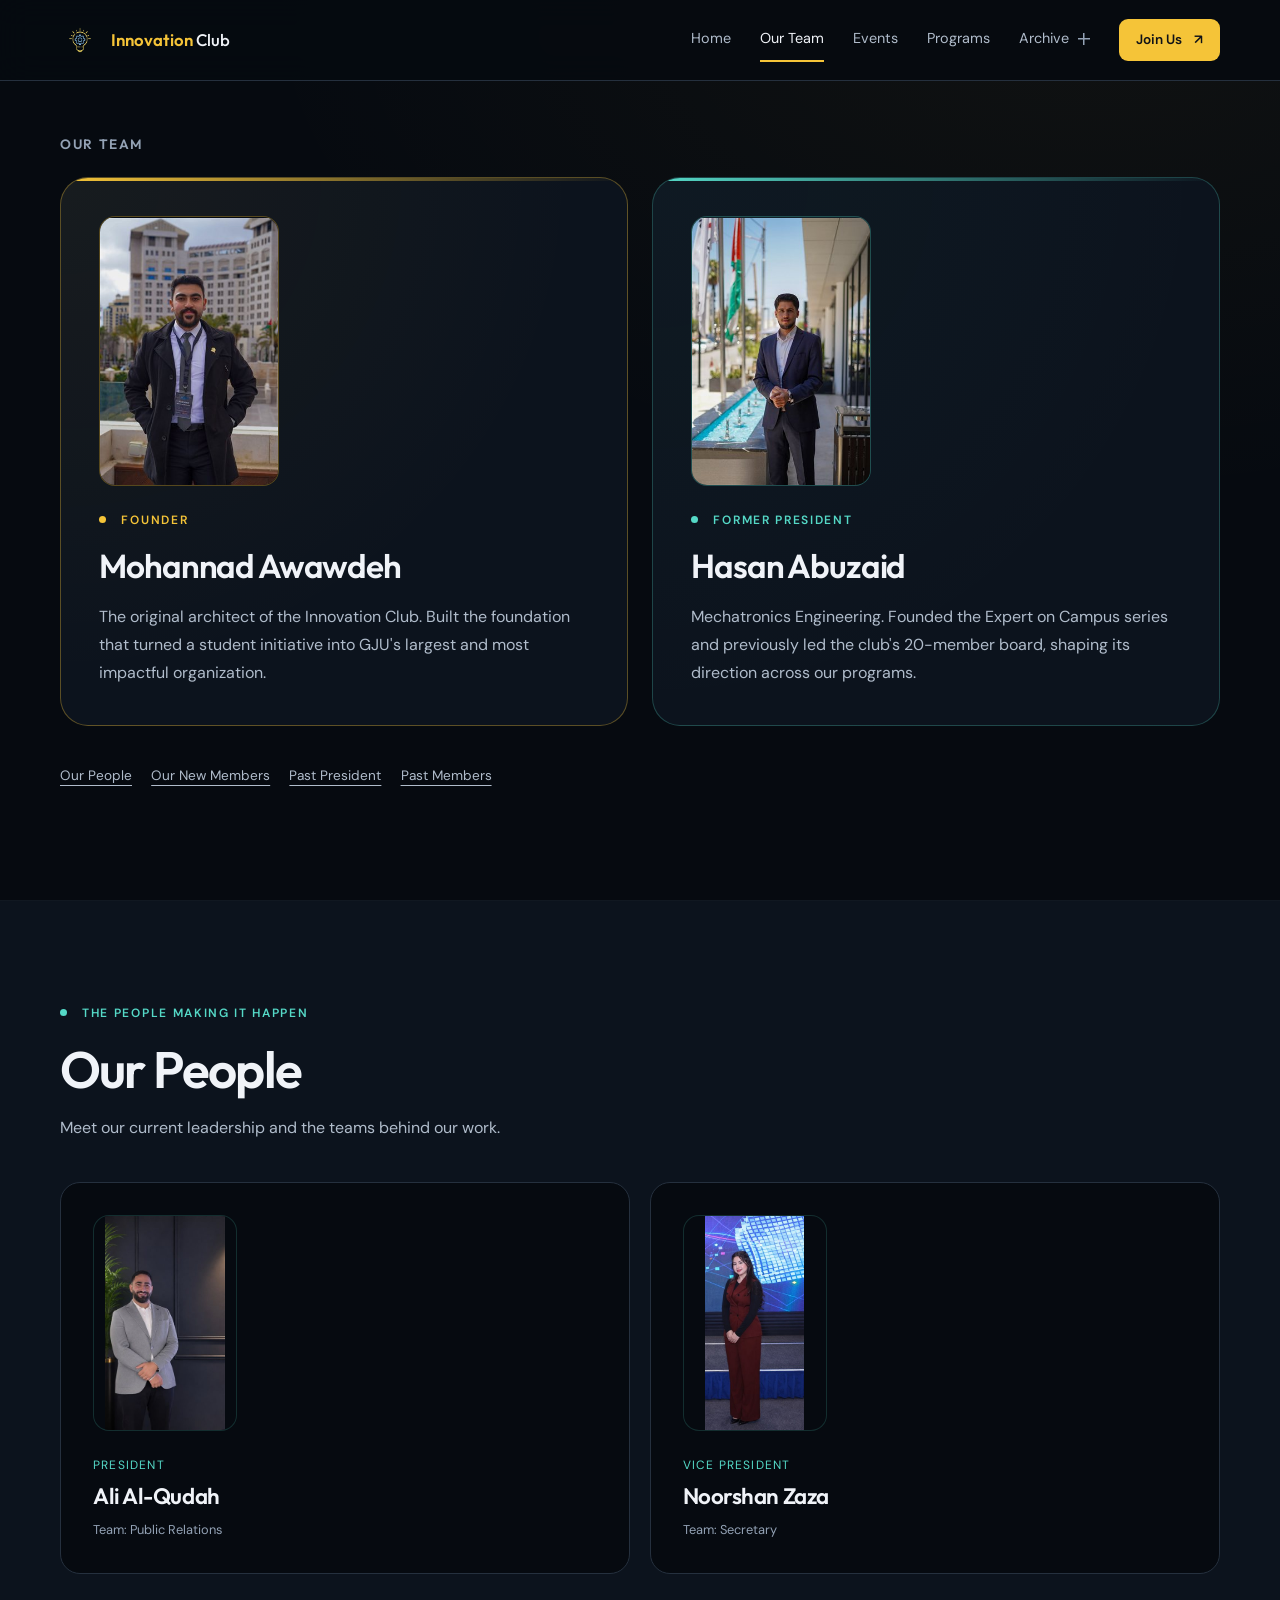
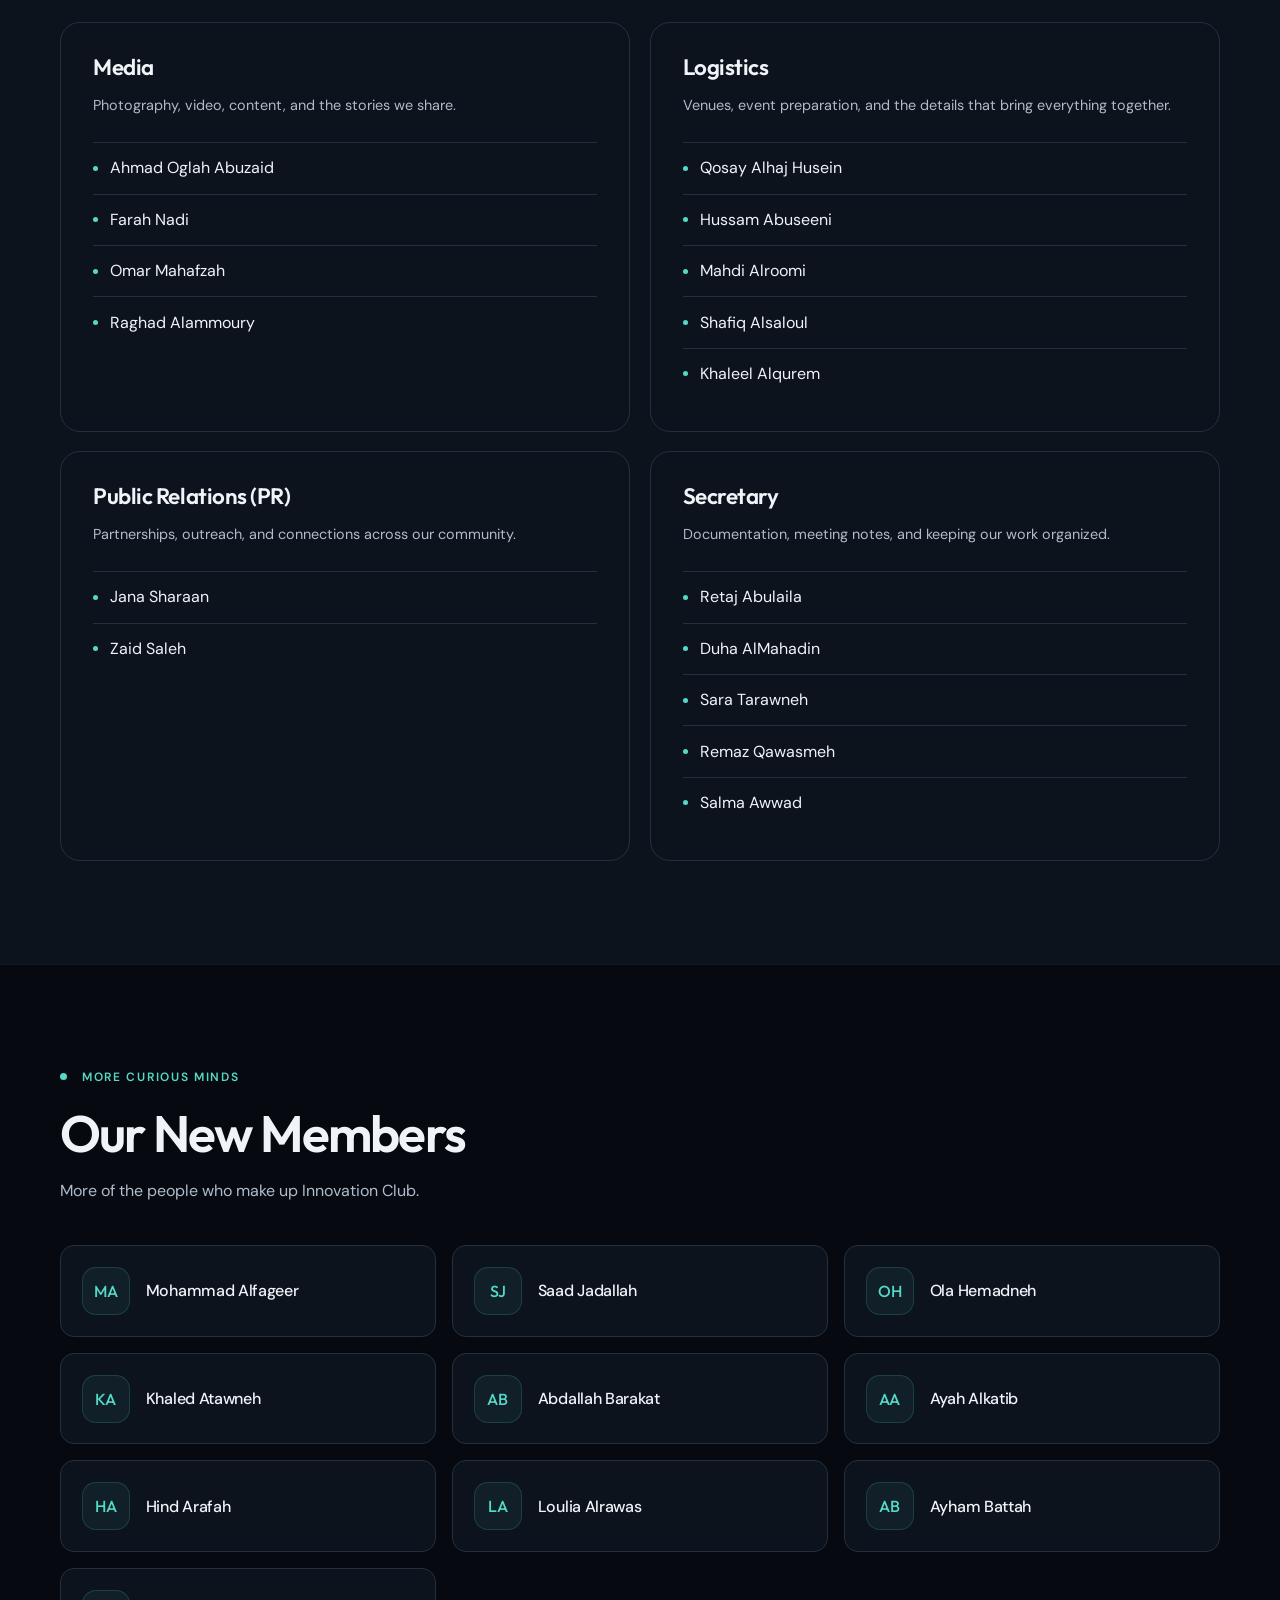
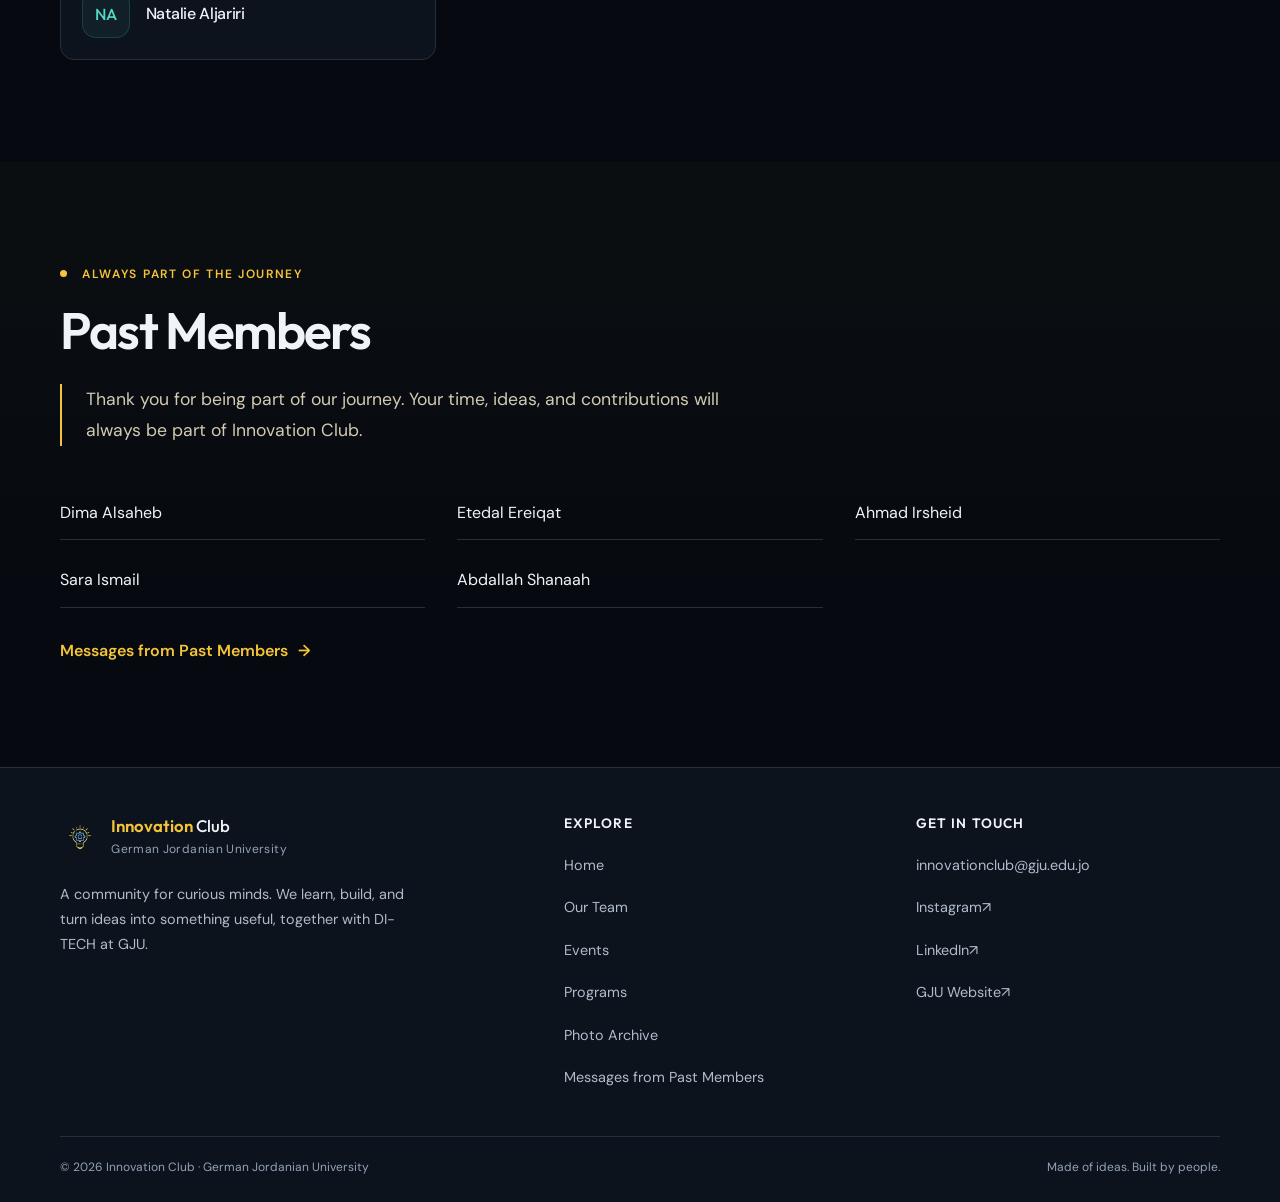
==== team/index.html @ f51af1b6 "Use clean directory URLs with legacy HTML redirects" ====
<!DOCTYPE html>
<html lang="en">
  <head>
    <meta charset="UTF-8">
    <meta name="viewport" content="width=device-width, initial-scale=1">
    <title>
      Our Team · Innovation Club · GJU
    </title>
    <meta name="description" content="Meet the Founder, current leadership, teams, new members, Past President, and past members of Innovation Club at GJU.">
    <meta name="theme-color" content="#060a10">
    <link rel="canonical" href="https://innovationclub.online/team/">
    <meta property="og:type" content="website">
    <meta property="og:site_name" content="Innovation Club · GJU">
    <meta property="og:title" content="Our Team · Innovation Club">
    <meta property="og:description" content="Meet the Founder, current leadership, teams, new members, Past President, and past members of Innovation Club at GJU.">
    <meta property="og:url" content="https://innovationclub.online/team/">
    <meta property="og:image" content="https://innovationclub.online/assets/images/brand/logo.png">
    <meta property="og:image:alt" content="Innovation Club logo">
    <meta name="twitter:card" content="summary_large_image">
    <link rel="icon" href="/assets/icons/favicon.svg" type="image/svg+xml">
    <link rel="icon" href="/assets/images/brand/logo.png" type="image/png">
    <link rel="preconnect" href="https://fonts.googleapis.com">
    <link rel="preconnect" href="https://fonts.gstatic.com" crossorigin>
    <link href="https://fonts.googleapis.com/css2?family=Outfit:wght@400;500;600;700;800&amp;family=DM+Sans:wght@400;500;600&amp;display=swap" rel="stylesheet">
    <link rel="stylesheet" href="/css/styles.css?v=featured-leadership-2">
    <script src="/js/main.js" defer>
    </script>
  </head>
  <body>
    <a class="skip-link" href="#main-content">
      Skip to content
    </a>
    <header class="site-header">
      <nav class="nav-shell container" aria-label="Main navigation">
        <a class="brand" href="/">
          <img src="/assets/images/brand/logo.png" alt="" width="40" height="40">
          <span>
            <strong>
              Innovation
            </strong>
            Club
          </span>
        </a>
        <button class="nav-toggle" type="button" aria-label="Open navigation" aria-expanded="false" aria-controls="primary-navigation" hidden>
          <span>
          </span>
          <span>
          </span>
        </button>
        <ul class="nav-links" id="primary-navigation">
          <li>
            <a href="/">
              Home
            </a>
          </li>
          <li>
            <a href="/team/" aria-current="page">
              Our Team
            </a>
          </li>
          <li>
            <a href="/events/">
              Events
            </a>
          </li>
          <li>
            <a href="/programs/">
              Programs
            </a>
          </li>
          <li class="nav-archive-item">
            <details class="nav-archive">
              <summary aria-controls="archive-menu">Archive</summary>
              <ul class="archive-menu" id="archive-menu">
                <li><a href="/archive/">Photo Archive</a></li>
                <li><a href="/past-members-messages/">Messages from Past Members</a></li>
              </ul>
            </details>
          </li>
          <li>
            <a class="button button-primary" href="/#join">
              Join Us
              <span aria-hidden="true">
                ↗
              </span>
            </a>
          </li>
        </ul>
      </nav>
    </header>
    <main id="main-content" tabindex="-1">
      <section class="section founder-section" id="founder" aria-labelledby="team-title">
        <div class="container">
          <h1 class="team-page-heading" id="team-title">
            Our Team
          </h1>
          <div class="featured-leadership-grid">
            <article class="featured-person reveal" aria-labelledby="founder-name" data-member-id="mohannad-awawdeh" data-member-name="Mohannad Awawdeh" data-membership="founder">
              <div class="person-avatar person-avatar-large profile-portrait" data-profile-photo="mohannad-awawdeh" aria-hidden="true">
                <img src="/assets/images/leadership/optimized/mohannad-awawdeh-320.jpg" srcset="/assets/images/leadership/optimized/mohannad-awawdeh-320.jpg 320w, /assets/images/leadership/optimized/mohannad-awawdeh-640.jpg 640w" sizes="(min-width: 1024px) 180px, 144px" width="640" height="959" alt="" loading="eager" decoding="async">
              </div>
              <div>
                <span class="eyebrow">
                  Founder
                </span>
                <h2 id="founder-name">
                  Mohannad Awawdeh
                </h2>
                <p>
                  The original architect of the Innovation Club. Built the foundation that turned a student initiative into GJU's largest and most impactful organization.
                </p>
              </div>
            </article>
            <article class="featured-person past-president reveal" id="past-president" aria-labelledby="past-president-name" data-member-id="hasan-abuzaid" data-member-name="Hasan Abuzaid" data-membership="past-president">
              <div class="person-avatar person-avatar-large profile-portrait" data-profile-photo="hasan-abuzaid" aria-hidden="true">
                <img src="/assets/images/leadership/optimized/hasan-abuzaid-320.jpg" srcset="/assets/images/leadership/optimized/hasan-abuzaid-320.jpg 320w, /assets/images/leadership/optimized/hasan-abuzaid-640.jpg 640w" sizes="(min-width: 1024px) 180px, 144px" width="640" height="959" alt="" loading="eager" decoding="async">
              </div>
              <div>
                <span class="eyebrow">
                  Former President
                </span>
                <h2 class="featured-person-name" id="past-president-name">
                  Hasan Abuzaid
                </h2>
                <p>
                  Mechatronics Engineering. Founded the Expert on Campus series and previously led the club's 20-member board, shaping its direction across our programs.
                </p>
              </div>
            </article>
          </div>
          <nav class="team-section-nav" aria-label="On this page">
            <a href="#our-people">
              Our People
            </a>
            <a href="#new-members">
              Our New Members
            </a>
            <a href="#past-president">
              Past President
            </a>
            <a href="#past-members">
              Past Members
            </a>
          </nav>
        </div>
      </section>
      <section class="section section-alt" id="our-people" aria-labelledby="people-title">
        <div class="container">
          <div class="section-head">
            <div>
              <span class="eyebrow">
                The people making it happen
              </span>
              <h2 id="people-title">
                Our People
              </h2>
              <p>
                Meet our current leadership and the teams behind our work.
              </p>
            </div>
          </div>
          <div class="leadership-grid">
            <article class="leader-card reveal" data-member-id="ali-al-qudah" data-member-name="Ali Al-Qudah" data-membership="current">
              <div class="person-avatar profile-portrait" data-profile-photo="ali-al-qudah" aria-hidden="true">
                <img src="/assets/images/leadership/optimized/ali-al-qudah-320.jpg" srcset="/assets/images/leadership/optimized/ali-al-qudah-320.jpg 320w, /assets/images/leadership/optimized/ali-al-qudah-640.jpg 640w" sizes="(max-width: 760px) 128px, 144px" width="640" height="1138" alt="" loading="lazy" decoding="async">
              </div>
              <p class="person-role">
                President
              </p>
              <h3>
                Ali Al-Qudah
              </h3>
              <p class="person-team">
                Team: Public Relations
              </p>
            </article>
            <article class="leader-card reveal" data-member-id="noorshan-zaza" data-member-name="Noorshan Zaza" data-membership="current">
              <div class="person-avatar profile-portrait" data-profile-photo="noorshan-zaza" aria-hidden="true">
                <img src="/assets/images/leadership/optimized/noorshan-zaza-320.jpg" srcset="/assets/images/leadership/optimized/noorshan-zaza-320.jpg 320w, /assets/images/leadership/optimized/noorshan-zaza-640.jpg 640w" sizes="(max-width: 760px) 128px, 144px" width="640" height="1384" alt="" loading="lazy" decoding="async">
              </div>
              <p class="person-role">
                Vice President
              </p>
              <h3>
                Noorshan Zaza
              </h3>
              <p class="person-team">
                Team: Secretary
              </p>
            </article>
          </div>
          <div class="teams-grid">
            <article class="team-card reveal">
              <h3>
                Media
              </h3>
              <p>
                Photography, video, content, and the stories we share.
              </p>
              <ul class="member-list">
                <li data-member-id="ahmad-oglah-abuzaid" data-member-name="Ahmad Oglah Abuzaid" data-membership="current">
                  Ahmad Oglah Abuzaid
                </li>
                <li data-member-id="farah-nadi" data-member-name="Farah Nadi" data-membership="current">
                  Farah Nadi
                </li>
                <li data-member-id="omar-mahafzah" data-member-name="Omar Mahafzah" data-membership="current">
                  Omar Mahafzah
                </li>
                <li data-member-id="raghad-alammoury" data-member-name="Raghad Alammoury" data-membership="current">
                  Raghad Alammoury
                </li>
              </ul>
            </article>
            <article class="team-card reveal">
              <h3>
                Logistics
              </h3>
              <p>
                Venues, event preparation, and the details that bring everything together.
              </p>
              <ul class="member-list">
                <li data-member-id="qosay-alhaj-husein" data-member-name="Qosay Alhaj Husein" data-membership="current">
                  Qosay Alhaj Husein
                </li>
                <li data-member-id="hussam-abuseeni" data-member-name="Hussam Abuseeni" data-membership="current">
                  Hussam Abuseeni
                </li>
                <li data-member-id="mahdi-alroomi" data-member-name="Mahdi Alroomi" data-membership="current">
                  Mahdi Alroomi
                </li>
                <li data-member-id="shafiq-alsaloul" data-member-name="Shafiq Alsaloul" data-membership="current">
                  Shafiq Alsaloul
                </li>
                <li data-member-id="khaleel-alqurem" data-member-name="Khaleel Alqurem" data-membership="current">
                  Khaleel Alqurem
                </li>
              </ul>
            </article>
            <article class="team-card reveal">
              <h3>
                Public Relations (PR)
              </h3>
              <p>
                Partnerships, outreach, and connections across our community.
              </p>
              <ul class="member-list">
                <li data-member-id="jana-sharaan" data-member-name="Jana Sharaan" data-membership="current">
                  Jana Sharaan
                </li>
                <li data-member-id="zaid-saleh" data-member-name="Zaid Saleh" data-membership="current">
                  Zaid Saleh
                </li>
              </ul>
            </article>
            <article class="team-card reveal">
              <h3>
                Secretary
              </h3>
              <p>
                Documentation, meeting notes, and keeping our work organized.
              </p>
              <ul class="member-list">
                <li data-member-id="retaj-abulaila" data-member-name="Retaj Abulaila" data-membership="current">
                  Retaj Abulaila
                </li>
                <li data-member-id="duha-almahadin" data-member-name="Duha AlMahadin" data-membership="current">
                  Duha AlMahadin
                </li>
                <li data-member-id="sara-tarawneh" data-member-name="Sara Tarawneh" data-membership="current">
                  Sara Tarawneh
                </li>
                <li data-member-id="remaz-qawasmeh" data-member-name="Remaz Qawasmeh" data-membership="current">
                  Remaz Qawasmeh
                </li>
                <li data-member-id="salma-awwad" data-member-name="Salma Awwad" data-membership="current">
                  Salma Awwad
                </li>
              </ul>
            </article>
          </div>
        </div>
      </section>
      <section class="section" id="new-members" aria-labelledby="new-members-title">
        <div class="container">
          <div class="section-head">
            <div>
              <span class="eyebrow">
                More curious minds
              </span>
              <h2 id="new-members-title">
                Our New Members
              </h2>
              <p>
                More of the people who make up Innovation Club.
              </p>
            </div>
          </div>
          <ul class="people-grid">
            <li class="member-card reveal" data-member-id="mohammad-alfageer" data-member-name="Mohammad Alfageer" data-membership="new">
              <div class="person-avatar" aria-hidden="true">
                MA
              </div>
              <h3>
                Mohammad Alfageer
              </h3>
            </li>
            <li class="member-card reveal" data-member-id="saad-jadallah" data-member-name="Saad Jadallah" data-membership="new">
              <div class="person-avatar" aria-hidden="true">
                SJ
              </div>
              <h3>
                Saad Jadallah
              </h3>
            </li>
            <li class="member-card reveal" data-member-id="ola-hemadneh" data-member-name="Ola Hemadneh" data-membership="new">
              <div class="person-avatar" aria-hidden="true">
                OH
              </div>
              <h3>
                Ola Hemadneh
              </h3>
            </li>
            <li class="member-card reveal" data-member-id="khaled-atawneh" data-member-name="Khaled Atawneh" data-membership="new">
              <div class="person-avatar" aria-hidden="true">
                KA
              </div>
              <h3>
                Khaled Atawneh
              </h3>
            </li>
            <li class="member-card reveal" data-member-id="abdallah-barakat" data-member-name="Abdallah Barakat" data-membership="new">
              <div class="person-avatar" aria-hidden="true">
                AB
              </div>
              <h3>
                Abdallah Barakat
              </h3>
            </li>
            <li class="member-card reveal" data-member-id="ayah-alkatib" data-member-name="Ayah Alkatib" data-membership="new">
              <div class="person-avatar" aria-hidden="true">
                AA
              </div>
              <h3>
                Ayah Alkatib
              </h3>
            </li>
            <li class="member-card reveal" data-member-id="hind-arafah" data-member-name="Hind Arafah" data-membership="new">
              <div class="person-avatar" aria-hidden="true">
                HA
              </div>
              <h3>
                Hind Arafah
              </h3>
            </li>
            <li class="member-card reveal" data-member-id="loulia-alrawas" data-member-name="Loulia Alrawas" data-membership="new">
              <div class="person-avatar" aria-hidden="true">
                LA
              </div>
              <h3>
                Loulia Alrawas
              </h3>
            </li>
            <li class="member-card reveal" data-member-id="ayham-battah" data-member-name="Ayham Battah" data-membership="new">
              <div class="person-avatar" aria-hidden="true">
                AB
              </div>
              <h3>
                Ayham Battah
              </h3>
            </li>
            <li class="member-card reveal" data-member-id="natalie-aljariri" data-member-name="Natalie Aljariri" data-membership="new">
              <div class="person-avatar" aria-hidden="true">
                NA
              </div>
              <h3>
                Natalie Aljariri
              </h3>
            </li>
          </ul>
        </div>
      </section>
      <section class="section past-members-section" id="past-members" aria-labelledby="past-members-title">
        <div class="container">
          <span class="eyebrow amber">
            Always part of the journey
          </span>
          <h2 id="past-members-title">
            Past Members
          </h2>
          <p class="thank-you">
            Thank you for being part of our journey. Your time, ideas, and contributions will always be part of Innovation Club.
          </p>
          <ul class="past-list">
            <li data-member-id="dima-alsaheb" data-member-name="Dima Alsaheb" data-membership="past">
              Dima Alsaheb
            </li>
            <li data-member-id="etedal-ereiqat" data-member-name="Etedal Ereiqat" data-membership="past">
              Etedal Ereiqat
            </li>
            <li data-member-id="ahmad-irsheid" data-member-name="Ahmad Irsheid" data-membership="past">
              Ahmad Irsheid
            </li>
            <li data-member-id="sara-ismail" data-member-name="Sara Ismail" data-membership="past">
              Sara Ismail
            </li>
            <li data-member-id="abdallah-shanaah" data-member-name="Abdallah Shanaah" data-membership="past">
              Abdallah Shanaah
            </li>
          </ul>
          <p class="past-members-link"><a class="text-link" href="/past-members-messages/">Messages from Past Members <span aria-hidden="true">→</span></a></p>
        </div>
      </section>
    </main>
    <footer class="site-footer">
      <div class="container">
        <div class="footer-grid">
          <div class="footer-brand">
            <a class="brand" href="/">
              <img src="/assets/images/brand/logo.png" alt="" width="40" height="40">
              <span>
                <strong>
                  Innovation
                </strong>
                Club
                <small>
                  German Jordanian University
                </small>
              </span>
            </a>
            <p>
              A community for curious minds. We learn, build, and turn ideas into something useful, together with DI-TECH at GJU.
            </p>
          </div>
          <div>
            <h2>
              Explore
            </h2>
            <ul>
              <li>
                <a href="/">
                  Home
                </a>
              </li>
              <li>
                <a href="/team/">
                  Our Team
                </a>
              </li>
              <li>
                <a href="/events/">
                  Events
                </a>
              </li>
              <li>
                <a href="/programs/">
                  Programs
                </a>
              </li>
              <li><a href="/archive/">Photo Archive</a></li>
              <li><a href="/past-members-messages/">Messages from Past Members</a></li>
            </ul>
          </div>
          <div>
            <h2>
              Get in touch
            </h2>
            <ul>
              <li>
                <a href="mailto:innovationclub@gju.edu.jo">
                  innovationclub@gju.edu.jo
                </a>
              </li>
              <li>
                <a href="https://www.instagram.com/innovationclub.gju/" target="_blank" rel="noopener noreferrer">
                  Instagram
                  <span aria-hidden="true">
                    ↗
                  </span>
                  <span class="sr-only">
                    (opens in a new tab)
                  </span>
                </a>
              </li>
              <li>
                <a href="https://www.linkedin.com/company/innovation-club-gju/" target="_blank" rel="noopener noreferrer">
                  LinkedIn
                  <span aria-hidden="true">
                    ↗
                  </span>
                  <span class="sr-only">
                    (opens in a new tab)
                  </span>
                </a>
              </li>
              <li>
                <a href="https://www.gju.edu.jo" target="_blank" rel="noopener noreferrer">
                  GJU Website
                  <span aria-hidden="true">
                    ↗
                  </span>
                  <span class="sr-only">
                    (opens in a new tab)
                  </span>
                </a>
              </li>
            </ul>
          </div>
        </div>
        <div class="footer-bar">
          <span>
            © 2026 Innovation Club · German Jordanian University
          </span>
          <span>
            Made of ideas. Built by people.
          </span>
        </div>
      </div>
    </footer>
  </body>
</html>
---- css/styles.css ----
/* Innovation Club: shared styles for the six static pages. */
:root {
  color-scheme: dark;
  --bg: #060a10;
  --surface: #0c131d;
  --surface-raised: #111d29;
  --text: #f0f3f8;
  --body: #b0bccb;
  --muted: #93a2b5;
  --amber: #f5c438;
  --teal: #55d9c7;
  --border: #25303e;
  --radius: 20px;
  --space-section: clamp(4rem, 8vw, 7rem);
}
*, *::before, *::after { box-sizing: border-box; }
html { scroll-behavior: smooth; scroll-padding-top: 6rem; }
body { margin: 0; background: var(--bg); color: var(--body); font: 400 1rem/1.75 'DM Sans', sans-serif; }
body::before { content: ''; position: absolute; inset: 0 0 auto; height: 650px; pointer-events: none; background: radial-gradient(ellipse at 85% 0, #f5c4380b, transparent 55%); z-index: -1; }
h1, h2, h3, h4, p, figure { margin: 0; }
h1, h2, h3, h4 { color: var(--text); font-family: 'Outfit', sans-serif; line-height: 1.15; font-weight: 600; }
h1 { font-size: clamp(2.8rem, 6.5vw, 5.8rem); letter-spacing: -.045em; }
h2 { font-size: clamp(2rem, 4vw, 3.3rem); letter-spacing: -.035em; }
h3 { font-size: 1.4rem; letter-spacing: -.02em; }
a { color: inherit; text-decoration: none; }
button { font: inherit; }
button, summary { cursor: pointer; }
img { display: block; max-width: 100%; height: auto; }
ul { padding: 0; margin: 0; list-style: none; }
::selection { background: var(--amber); color: var(--bg); }
:focus-visible { outline: 3px solid var(--teal); outline-offset: 5px; border-radius: 4px; }
[hidden] { display: none !important; }
.container { width: min(100% - 3rem, 1160px); margin-inline: auto; }
.section { padding-block: var(--space-section); }
.section-alt { background: var(--surface); border-block: 1px solid #ffffff05; }
.section-head { display: flex; align-items: end; justify-content: space-between; gap: 2rem; margin-bottom: 2.5rem; }
.section-head p { max-width: 35rem; margin-top: .9rem; }
.eyebrow { color: var(--teal); font-size: .75rem; font-weight: 600; text-transform: uppercase; letter-spacing: .14em; display: block; margin-bottom: 1rem; }
.eyebrow::before { content: ''; display: inline-block; width: 7px; height: 7px; margin-right: .65rem; background: currentColor; border-radius: 50%; vertical-align: 1px; }
.amber { color: var(--amber); }
.text-link { color: var(--amber); font-weight: 600; display: inline-flex; align-items: center; gap: .6rem; }
.text-link:hover { text-decoration: underline; text-underline-offset: .3em; }
.button { display: inline-flex; justify-content: center; align-items: center; gap: .75rem; min-height: 48px; padding: .75rem 1.4rem; border: 1px solid transparent; border-radius: 9px; font-weight: 600; line-height: 1.4; transition: transform .2s, background .2s; }
.button:hover { transform: translateY(-2px); }
.button-primary { background: var(--amber); color: #101217; }
.button-primary:hover { background: #ffda6b; }
.button-secondary { border-color: #465260; color: var(--text); background: transparent; }
.button-secondary:hover { background: #ffffff08; }
.button-row { display: flex; gap: .85rem; flex-wrap: wrap; }
.skip-link { position: fixed; left: 1rem; top: 1rem; transform: translateY(-200%); z-index: 20; background: var(--amber); color: #101217; padding: .65rem 1rem; border-radius: 6px; }
.skip-link:focus { transform: none; }
.sr-only { position: absolute; width: 1px; height: 1px; overflow: hidden; clip-path: inset(50%); white-space: nowrap; }

/* Shared navigation. Links remain available if JavaScript is unavailable. */
.site-header { position: sticky; top: 0; z-index: 10; background: #060a10f5; border-bottom: 1px solid var(--border); }
@supports (backdrop-filter: blur(16px)) { .site-header { background: #060a10e6; backdrop-filter: blur(16px); } }
.nav-shell { min-height: 80px; display: flex; align-items: center; justify-content: space-between; gap: 2rem; }
.brand { display: inline-flex; align-items: center; gap: .7rem; color: var(--text); font: 500 1.05rem/1.2 'Outfit', sans-serif; white-space: nowrap; }
.brand img { width: 40px; height: 40px; object-fit: contain; }
.brand strong { color: var(--amber); font-weight: 600; }
.brand small { color: var(--muted); font: 400 .75rem/1.4 'DM Sans', sans-serif; display: block; letter-spacing: .03em; margin-top: .3rem; }
.nav-links { display: flex; align-items: center; gap: 1.8rem; }
.nav-links a:not(.button) { display: inline-flex; min-height: 44px; align-items: center; font-size: .9rem; position: relative; }
.nav-links a:hover, .nav-links a[aria-current] { color: var(--text); }
.nav-links > li > a:not(.button), .nav-archive > summary { border-bottom: 2px solid transparent; }
.nav-links > li > a[aria-current="page"], .nav-archive.is-current > summary { border-bottom-color: var(--amber); }
.nav-links .button { min-height: 42px; padding: .55rem 1rem; font-size: .85rem; }
.nav-toggle { display: none; width: 44px; height: 44px; border: 1px solid var(--border); background: var(--surface); color: var(--text); border-radius: 8px; align-items: center; justify-content: center; flex-direction: column; gap: 5px; }
.nav-toggle span { width: 18px; height: 2px; background: currentColor; transition: transform .2s; }
.nav-toggle[aria-expanded="true"] span:first-child { transform: translateY(3.5px) rotate(45deg); }
.nav-toggle[aria-expanded="true"] span:last-child { transform: translateY(-3.5px) rotate(-45deg); }
.nav-archive-item { position: relative; }
.nav-archive > summary { display: flex; align-items: center; gap: .6rem; min-height: 44px; list-style: none; color: var(--body); font-size: .9rem; }
.nav-archive > summary::-webkit-details-marker { display: none; }
.nav-archive > summary::marker { content: ''; }
/* Two centered strokes draw a decorative plus; opening hides only the vertical stroke. */
.nav-archive > summary::after {
  content: '';
  width: 12px;
  height: 12px;
  flex: 0 0 12px;
  color: var(--muted);
  background: linear-gradient(currentColor, currentColor) center / 12px 1.5px no-repeat,
              linear-gradient(currentColor, currentColor) center / 1.5px 12px no-repeat;
}
.nav-archive[open] > summary::after { background-size: 12px 1.5px, 0 0; }
.nav-archive[open] > summary::after, .nav-archive.is-current > summary::after { color: var(--amber); }
.nav-archive, .nav-archive > summary, .nav-archive > summary::after, .archive-menu { animation: none; transition: none; transform: none; }
.nav-archive.is-current > summary { color: var(--amber); }
.archive-menu { position: absolute; top: calc(100% + .65rem); right: 0; width: 270px; max-width: calc(100vw - 2rem); padding: .5rem; border: 1px solid var(--border); border-radius: 12px; background: var(--surface); box-shadow: 0 18px 40px #0006; }
.nav-links .archive-menu a { display: flex; padding: .6rem .85rem; border-radius: 6px; white-space: normal; }
.nav-links .archive-menu a:hover, .nav-links .archive-menu a[aria-current] { background: var(--surface-raised); }

/* Home and shared introductions. */
.hero { padding-block: clamp(3rem, 6vw, 6rem) 3rem; }
.hero-grid { display: grid; grid-template-columns: 1.2fr 1fr; align-items: center; gap: 4rem; }
.hero-copy > p { max-width: 35rem; margin: 1.6rem 0 2rem; font-size: 1.08rem; }
.hero h1 em { font-style: normal; color: var(--amber); }
.hero-art { min-width: 0; min-height: 400px; display: grid; place-items: center; position: relative; border: 1px solid #f5c43826; border-radius: 50% 50% 28px 28px; background: radial-gradient(circle at 50% 45%, #f5c4380b, transparent 65%), var(--surface); overflow: hidden; }
.hero-art::before, .hero-art::after { content: ''; position: absolute; width: 270px; height: 270px; border: 1px solid #f5c43817; border-radius: 50%; }
.hero-art::after { width: 350px; height: 350px; border-style: dashed; }
.hero-art svg { width: 230px; height: 250px; position: relative; z-index: 1; }
.art-caption { position: absolute; bottom: 1.6rem; font-size: .75rem; letter-spacing: .16em; text-transform: uppercase; color: var(--teal); }
.hero-stats { display: grid; grid-template-columns: repeat(3, 1fr); border-block: 1px solid var(--border); margin-top: 3.5rem; }
.hero-stats div { padding: 1.5rem 0; }
.hero-stats div + div { border-left: 1px solid var(--border); padding-left: 2rem; }
.hero-stats strong { font: 600 2.3rem/1 'Outfit', sans-serif; color: var(--text); display: block; margin-bottom: .6rem; }
.hero-stats span { color: var(--muted); font-size: .82rem; }
.interest-strip { display: flex; flex-wrap: wrap; justify-content: center; gap: .7rem 1.5rem; padding-block: 1rem; color: var(--muted); font-size: .75rem; }
.interest-strip span::before { content: '＋'; color: var(--teal); margin-right: .65rem; }
.about-grid { display: grid; grid-template-columns: 1.3fr 1fr; gap: 5rem; align-items: start; }
.prose p + p { margin-top: 1rem; }
.prose > p { max-width: 66ch; }
.about-grid h2 { margin-bottom: 1.5rem; }
.info-panel { padding: 2rem; border: 1px solid var(--border); border-radius: var(--radius); background: var(--bg); }
.info-panel dl { margin-bottom: 0; }
.info-panel dl > div { display: flex; justify-content: space-between; gap: 1rem; padding-block: .9rem; border-bottom: 1px solid var(--border); }
.info-panel dl > div:last-child { border: 0; }
dt { color: var(--muted); font-size: .8rem; }
dd { margin: 0; color: var(--text); }
.vision-grid { display: grid; grid-template-columns: 1fr 1fr; gap: 1.5rem; margin-top: 3rem; }
.vision-card { border-top: 2px solid var(--teal); padding: 1.8rem; background: #ffffff03; border-radius: 0 0 var(--radius) var(--radius); }
.vision-card:first-child { border-color: var(--amber); }
.vision-card h3 { margin-bottom: 1rem; }
.pillar-grid { display: grid; grid-template-columns: repeat(3, 1fr); gap: 1.2rem; }
.pillar-card { border: 1px solid var(--border); border-radius: var(--radius); padding: 1.8rem; background: linear-gradient(145deg, #ffffff03, transparent); }
.pillar-number { display: block; color: var(--teal); font-size: .8rem; margin-bottom: 1.8rem; }
.pillar-card h3 { font-size: 1.2rem; margin-bottom: .75rem; }
.pillar-card p { font-size: .9rem; }
.feature-story { display: grid; grid-template-columns: 1.2fr 1fr; border: 1px solid var(--border); border-radius: var(--radius); overflow: hidden; background: var(--surface); }
.feature-story img { height: auto; width: 100%; aspect-ratio: 1280 / 859; object-fit: contain; align-self: center; }
.feature-story .story-copy { padding: clamp(1.5rem, 4vw, 3rem); align-self: center; }
.feature-story p { margin: 1rem 0 1.5rem; }
.team-teaser { margin-top: 1.5rem; padding: 1.6rem 2rem; display: flex; justify-content: space-between; gap: 2rem; align-items: center; border: 1px solid var(--border); border-radius: var(--radius); }
.team-teaser h3 { margin-bottom: .4rem; }
.join-panel { text-align: center; max-width: 760px; margin-inline: auto; }
.join-panel > p { max-width: 580px; margin: 1.5rem auto 2rem; }
.join-panel .button-row { justify-content: center; }
.faq { max-width: 760px; margin: 3rem auto 0; }
.faq details { border-bottom: 1px solid var(--border); padding-block: 1.1rem; }
.faq summary { color: var(--text); padding-right: .5rem; font-weight: 500; }
.faq details p { margin-top: .75rem; max-width: 65ch; }
.page-intro { padding-block: 4.5rem 3rem; }
.page-intro h1 { max-width: 850px; }
.page-intro p { max-width: 40rem; margin-top: 1.5rem; font-size: 1.05rem; }
.page-intro .button-row { margin-top: 2rem; }

/* Our Team: four sections, with one profile per person. */
.founder-section { padding-top: 3.5rem; }
.team-page-heading { font-size: .85rem; letter-spacing: .12em; text-transform: uppercase; color: var(--muted); margin-bottom: 1.5rem; }
.featured-person { display: grid; grid-template-columns: auto 1fr; gap: clamp(1.5rem, 4vw, 3rem); align-items: center; padding: clamp(1.5rem, 5vw, 4rem); border: 1px solid #f5c43855; border-radius: 28px; background: radial-gradient(ellipse at 0 0, #f5c4380d, transparent 65%), var(--surface); position: relative; overflow: hidden; }
.featured-person::after { content: ''; position: absolute; top: 0; left: 0; width: 100%; height: 3px; background: linear-gradient(90deg, var(--amber), transparent); }
.person-avatar { width: 48px; height: 48px; border-radius: 14px; display: grid; place-items: center; background: #55d9c710; color: var(--teal); border: 1px solid #55d9c72c; font: 500 1rem/1 'Outfit', sans-serif; flex-shrink: 0; }
.person-avatar-large { width: 138px; height: 154px; font-size: 2.8rem; border-radius: 80px 80px 22px 22px; color: var(--amber); background: #f5c4380a; border-color: #f5c43855; }
/* Real portraits retain their full content; no facial retouching or face cropping. */
.profile-portrait { position: relative; overflow: hidden; border-radius: 16px; background: var(--bg); }
.featured-person .profile-portrait { width: clamp(160px, 18vw, 210px); height: auto; aspect-ratio: 2 / 3; }
.leader-card .profile-portrait { width: 144px; height: auto; aspect-ratio: 2 / 3; }
.profile-portrait img { position: absolute; inset: 0; display: block; width: 100%; height: 100%; object-fit: contain; object-position: center; }
.profile-initials { line-height: 1; }
.featured-person h2 { font-size: clamp(2rem, 4.5vw, 3.6rem); }
.featured-person-name { font-size: clamp(2rem, 4.5vw, 3.6rem); }
.featured-person p { margin-top: 1.1rem; max-width: 62ch; }
.featured-person .eyebrow { color: var(--amber); }
.team-section-nav { display: flex; flex-wrap: wrap; gap: .5rem 1.2rem; margin-top: 1.7rem; }
.team-section-nav a { font-size: .85rem; min-height: 44px; display: inline-flex; align-items: center; text-decoration: underline; text-underline-offset: 5px; }
.team-section-nav a:hover { color: var(--amber); }
.leadership-grid { display: grid; grid-template-columns: 1fr 1fr; gap: 1.2rem; margin-bottom: 3rem; }
.leader-card { padding: 2rem; border: 1px solid var(--border); background: var(--bg); border-radius: var(--radius); }
.leader-card .person-avatar { margin-bottom: 1.5rem; }
.person-role { color: var(--teal); font-size: .75rem; text-transform: uppercase; letter-spacing: .1em; margin-bottom: .5rem; }
.person-team { font-size: .8rem; color: var(--muted); margin-top: .6rem; }
.teams-grid { display: grid; grid-template-columns: 1fr 1fr; gap: 1.2rem; }
.team-card { padding: 2rem; border: 1px solid var(--border); border-radius: var(--radius); }
.team-card > p { font-size: .9rem; margin-top: .75rem; }
.member-list { margin-top: 1.5rem; }
.member-list li { padding-block: .7rem; border-top: 1px solid var(--border); color: var(--text); display: flex; gap: .75rem; align-items: center; }
.member-list li::before { content: ''; height: 5px; width: 5px; background: var(--teal); border-radius: 50%; flex-shrink: 0; }
.archive-photos { margin-top: 3rem; }
.archive-photos > h3 { margin-bottom: 1.5rem; }
.photo-grid { display: grid; grid-template-columns: 1fr 1fr; gap: 1.2rem; }
.photo-grid img { border-radius: var(--radius); width: 100%; }
.photo-grid figcaption { font-size: .8rem; color: var(--muted); margin-top: .65rem; }
.people-grid { display: grid; grid-template-columns: repeat(3, minmax(0, 1fr)); gap: 1rem; }
.member-card { display: flex; align-items: center; gap: 1rem; padding: 1.3rem; border: 1px solid var(--border); border-radius: 14px; background: var(--surface); min-width: 0; }
.member-card h3 { font: 500 1rem/1.45 'DM Sans', sans-serif; overflow-wrap: anywhere; }
.past-president { border-color: #55d9c740; background: radial-gradient(ellipse at 0 0, #55d9c709, transparent 70%), var(--surface); }
.past-president::after { background: linear-gradient(90deg, var(--teal), transparent); }
.past-president .eyebrow, .past-president .person-avatar-large { color: var(--teal); }
.past-president .person-avatar-large { border-color: #55d9c740; background: #55d9c70a; }
/* Founder and Past President share equal cards without changing their portraits. */
.featured-leadership-grid { display: grid; grid-template-columns: minmax(0, 1fr); gap: 1.5rem; align-items: stretch; }
.featured-leadership-grid .featured-person { min-width: 0; width: 100%; grid-template-columns: minmax(0, 1fr); grid-template-rows: auto 1fr; align-items: start; gap: 1.5rem; padding: clamp(1.5rem, 3vw, 2.5rem); }
.featured-leadership-grid .profile-portrait { width: 144px; }
.featured-leadership-grid h2 { font-size: clamp(1.8rem, 2.6vw, 2.6rem); }
@media (min-width: 1024px) {
  .featured-leadership-grid { grid-template-columns: repeat(2, minmax(0, 1fr)); }
  .featured-leadership-grid .profile-portrait { width: 180px; }
}
.past-members-section { background: linear-gradient(180deg, #f5c43806, transparent 75%); }
.thank-you { max-width: 710px; padding-left: 1.5rem; border-left: 2px solid var(--amber); margin: 1.5rem 0 2.5rem; color: #d4c9b2; font-size: 1.1rem; }
.past-list { display: grid; grid-template-columns: repeat(3, minmax(0, 1fr)); gap: .8rem 2rem; }
.past-list li { color: var(--text); padding: .8rem 0; border-bottom: 1px solid var(--border); }

/* Archive photos stay readable without JS and become modal buttons when supported. */
.archive-preview { border-bottom: 1px solid var(--border); }
.archive-grid { display: grid; grid-template-columns: repeat(3, minmax(0, 1fr)); gap: 1.2rem; }
.archive-preview-grid { grid-template-columns: repeat(2, minmax(0, 1fr)); }
.archive-card { min-width: 0; border: 1px solid var(--border); border-radius: var(--radius); overflow: hidden; background: var(--surface); }
.archive-photo-link, .archive-photo-frame { display: block; position: relative; background: var(--bg); }
.archive-photo-link img, .archive-photo-frame img { width: 100%; height: auto; aspect-ratio: 3 / 2; object-fit: contain; }
.archive-photo-button { width: 100%; padding: 0; border: 0; appearance: none; color: inherit; font: inherit; text-align: inherit; }
.archive-photo-button:focus-visible { outline: 3px solid var(--teal); outline-offset: -3px; border-radius: 0; }
.archive-photo-link:hover { outline: 1px solid var(--teal); outline-offset: -1px; }
.archive-open-label { position: absolute; bottom: .7rem; right: .7rem; background: #060a10eb; padding: .3rem .65rem; border: 1px solid var(--border); border-radius: 6px; font-size: .8rem; color: var(--text); pointer-events: none; }
.archive-card figcaption { padding: 1.3rem; }
.archive-card h2, .archive-card h3 { font-size: 1.15rem; overflow-wrap: anywhere; }
.archive-card p { font-size: .85rem; margin-top: .7rem; }
.archive-gallery-section { padding-top: 1rem; }
.archive-gallery-section .callout { background: var(--surface); }
.past-members-link { margin-top: 1.8rem; }
.photo-lightbox { width: min(1100px, calc(100% - 2rem)); max-height: calc(100vh - 2rem); max-height: calc(100svh - 2rem); margin: auto; padding: 1.2rem; color: var(--body); background: var(--surface); border: 1px solid var(--border); border-radius: var(--radius); overflow: auto; }
.photo-lightbox::backdrop { background: #000d; }
.lightbox-toolbar { display: flex; align-items: center; justify-content: space-between; gap: 1rem; margin-bottom: 1rem; }
.lightbox-toolbar h2 { font-size: 1.3rem; }
.lightbox-close { flex-shrink: 0; min-width: 44px; min-height: 44px; border: 1px solid var(--border); border-radius: 8px; background: var(--bg); color: var(--text); font-size: 1.5rem; }
.lightbox-media img { width: auto; height: auto; max-width: 100%; max-height: 65vh; margin-inline: auto; object-fit: contain; background: var(--bg); }
.lightbox-caption { margin-top: 1rem; }
.lightbox-status { font-size: .9rem; color: var(--amber); }
.messages-section { padding-top: 1rem; }
.messages-empty { max-width: 850px; margin-inline: auto; padding: clamp(2rem, 6vw, 4rem); border: 1px solid #f5c43840; border-radius: 28px; background: radial-gradient(ellipse at top left, #f5c4380b, transparent 70%), var(--surface); }
.messages-empty svg { width: 52px; height: 52px; color: var(--amber); margin-bottom: 1.5rem; }
.messages-empty h2 { font-size: clamp(1.8rem, 4vw, 2.7rem); }
.messages-empty p { max-width: 60ch; margin: 1.3rem 0 2rem; }
.message-grid { display: grid; grid-template-columns: 1fr 1fr; gap: 1.5rem; }
.message-card { min-width: 0; padding: clamp(1.4rem, 4vw, 2rem); background: var(--surface); border: 1px solid var(--border); border-top-color: var(--amber); border-radius: var(--radius); }
.message-card:only-child { grid-column: 1 / -1; width: 100%; max-width: 850px; justify-self: center; }
.messages-actions { max-width: 850px; margin: 2rem auto 0; }
.message-author { display: flex; align-items: center; gap: 1rem; margin-bottom: 1.5rem; }
.message-author img { width: 64px; height: 80px; object-fit: contain; border-radius: 8px; }
.message-author h3 { font-size: 1.2rem; }
.message-role, .message-date { color: var(--muted); font-size: .8rem; }
.message-card blockquote { margin: 0; color: var(--text); line-height: 1.85; overflow-wrap: anywhere; }
.message-card blockquote p + p { margin-top: 1rem; }
.message-date { display: block; margin-top: 1.5rem; }

/* Events and programs keep their original content, on dedicated pages. */
.filter-links { display: flex; gap: .65rem; flex-wrap: wrap; margin-top: 2rem; }
.filter-links a { display: inline-flex; align-items: center; min-height: 44px; padding: .4rem 1rem; border: 1px solid var(--border); border-radius: 30px; color: var(--text); font-size: .85rem; }
.filter-links a:hover { border-color: var(--teal); }
.events-section, .programs-section { padding-top: 1rem; }
.events-grid { display: grid; grid-template-columns: 1fr 1fr; gap: 1.5rem; }
.event-card { border: 1px solid var(--border); border-radius: var(--radius); overflow: hidden; background: var(--surface); scroll-margin-top: 7rem; }
.event-card img { width: 100%; aspect-ratio: 3 / 2; object-fit: cover; }
.event-copy { padding: 1.8rem; }
.event-copy h2 { font-size: 1.65rem; margin-bottom: 1rem; }
.event-card-featured { grid-column: 1 / -1; display: grid; grid-template-columns: 1.2fr 1fr; align-items: center; }
.event-card-featured h2 { font-size: clamp(2rem, 4vw, 3rem); }
.event-card-featured img { height: auto; }
.event-facts { display: flex; flex-wrap: wrap; gap: .5rem; margin-top: 1.5rem; }
.event-facts span { padding: .2rem .6rem; font-size: .75rem; border: 1px solid var(--border); border-radius: 5px; color: var(--text); }
.callout { display: flex; justify-content: space-between; align-items: center; gap: 2rem; padding: 2rem; border: 1px solid var(--border); border-radius: var(--radius); margin-top: 3rem; }
.callout h2 { font-size: 1.7rem; margin-bottom: .7rem; }
.program-list { display: grid; gap: 2rem; }
.program-card { display: grid; grid-template-columns: 1fr 1fr; background: var(--surface); border: 1px solid var(--border); border-radius: var(--radius); overflow: hidden; scroll-margin-top: 7rem; }
.program-card:nth-child(even) .program-photo { order: 2; }
.program-photo { min-width: 0; height: auto; width: 100%; aspect-ratio: 1280 / 859; object-fit: contain; align-self: center; }
#field-trips .program-photo { aspect-ratio: 1280 / 854; }
.program-copy { padding: clamp(1.5rem, 4vw, 3rem); }
.program-copy h2 { font-size: clamp(1.7rem, 3.4vw, 2.6rem); }
.program-copy > p { margin-top: 1.2rem; }
.program-copy dl { margin: 1.5rem 0; display: grid; gap: .8rem; }
.program-copy dl > div { display: flex; justify-content: space-between; gap: 1rem; border-bottom: 1px solid var(--border); padding-bottom: .65rem; }

/* Shared footer. */
.site-footer { padding: 3rem 0 1.5rem; border-top: 1px solid var(--border); background: var(--surface); }
.footer-grid { display: grid; grid-template-columns: 1.5fr 1fr 1fr; gap: 3rem; }
.footer-brand > p { max-width: 350px; margin-top: 1rem; font-size: .9rem; }
.footer-grid h2 { font-size: .85rem; letter-spacing: .08em; text-transform: uppercase; margin-bottom: 1rem; }
.footer-grid li + li { margin-top: .4rem; }
.footer-grid li a { display: inline-flex; align-items: center; min-height: 36px; font-size: .9rem; overflow-wrap: anywhere; }
.footer-grid a:hover { color: var(--amber); }
.footer-bar { display: flex; justify-content: space-between; gap: 1rem; border-top: 1px solid var(--border); margin-top: 2.5rem; padding-top: 1.3rem; font-size: .75rem; color: var(--muted); }

/* Layout changes follow content space, rather than a particular device. */
@media (max-width: 1024px) {
  .hero-grid { gap: 2rem; }
  .hero-art { min-height: 340px; }
  .about-grid { gap: 2.5rem; }
  .nav-links { gap: 1.1rem; }
  .people-grid { grid-template-columns: repeat(2, minmax(0, 1fr)); }
  .archive-grid { grid-template-columns: repeat(2, minmax(0, 1fr)); }
  /* Avoid tall cover crops of group photographs in narrow two-column cards. */
  .feature-story, .program-card { grid-template-columns: minmax(0, 1fr); }
  /* Keep the reserved ratios above, including while lazy images are loading. */
  .feature-story img, .program-photo { height: auto; object-fit: contain; }
  .program-card:nth-child(even) .program-photo { order: 0; }
  .program-copy, .feature-story .story-copy { min-width: 0; }
  .member-list li { overflow-wrap: anywhere; }
  .nav-links .button, .footer-grid li a { min-height: 44px; }
  .faq details { padding-block: .6rem; }
  .faq summary { min-height: 44px; padding-block: .5rem; }
  .lightbox-toolbar { position: sticky; top: 0; z-index: 1; background: var(--surface); }
  .lightbox-toolbar h2 { min-width: 0; overflow-wrap: anywhere; }
}
@media (max-width: 900px) {
  .nav-shell { flex-wrap: wrap; gap: 0; padding-block: .7rem; min-height: 72px; }
  .nav-toggle { display: inline-flex; }
  .nav-links { width: 100%; flex-direction: column; align-items: stretch; padding-block: .75rem; gap: .25rem; max-height: calc(100vh - 90px); max-height: calc(100svh - 90px); overflow-y: auto; }
  .nav-links > li > a { display: flex; width: 100%; }
  .site-header[data-menu-enhanced="true"] .nav-links:not(.is-open) { display: none; }
  .archive-menu { position: static; width: 100%; max-width: none; margin: .3rem 0 .6rem; box-shadow: none; border-left: 2px solid var(--teal); }
  .nav-archive > summary { justify-content: space-between; }
}
@media (max-width: 760px) {
  .container { width: min(100% - 2rem, 1160px); }
  .hero-grid, .about-grid, .event-card-featured { grid-template-columns: 1fr; }
  .hero-grid { gap: 2.5rem; }
  .hero-art { min-height: 280px; border-radius: 160px 160px 20px 20px; max-width: 430px; width: 100%; margin-inline: auto; }
  .hero-art svg { width: 180px; height: 195px; }
  .hero-art::before { width: 200px; height: 200px; }
  .hero-art::after { width: 260px; height: 260px; }
  .hero-stats { margin-top: 2.5rem; }
  .hero-stats div + div { padding-left: 1rem; }
  .hero-stats strong { font-size: 1.8rem; }
  .hero-stats span { font-size: .75rem; }
  .section-head { display: block; }
  .section-head > a { margin-top: 1.5rem; }
  .pillar-grid { grid-template-columns: 1fr 1fr; }
  .vision-grid, .leadership-grid, .teams-grid, .photo-grid, .events-grid { grid-template-columns: 1fr; }
  .team-teaser, .callout { align-items: start; flex-direction: column; gap: 1.3rem; }
  .featured-person { grid-template-columns: 1fr; }
  .featured-person .profile-portrait { width: 144px; }
  .leader-card .profile-portrait { width: 128px; }
  .message-grid { grid-template-columns: 1fr; }
  .person-avatar-large { width: 80px; height: 90px; font-size: 1.8rem; }
  .past-list { grid-template-columns: repeat(2, minmax(0, 1fr)); }
  .footer-grid { grid-template-columns: 1fr 1fr; gap: 2rem; }
  .footer-brand { grid-column: 1 / -1; }
  .footer-bar { flex-direction: column; }
}
@media (max-width: 480px) {
  .pillar-grid, .people-grid, .past-list, .archive-grid { grid-template-columns: 1fr; }
  .hero h1 { font-size: clamp(2.7rem, 11vw, 4rem); }
  .hero-stats div + div { padding-left: .65rem; }
  .hero-stats strong { font-size: 1.6rem; }
  .hero-stats span { font-size: .75rem; }
  .footer-grid { grid-template-columns: 1fr; }
  .footer-brand { grid-column: auto; }
  .info-panel, .leader-card, .team-card { padding: 1.4rem; }
  .brand { font-size: .95rem; }
  .brand small { font-size: .75rem; }
}
@media (prefers-reduced-motion: reduce) {
  html { scroll-behavior: auto; }
  *, *::before, *::after { animation: none !important; transition: none !important; }
}
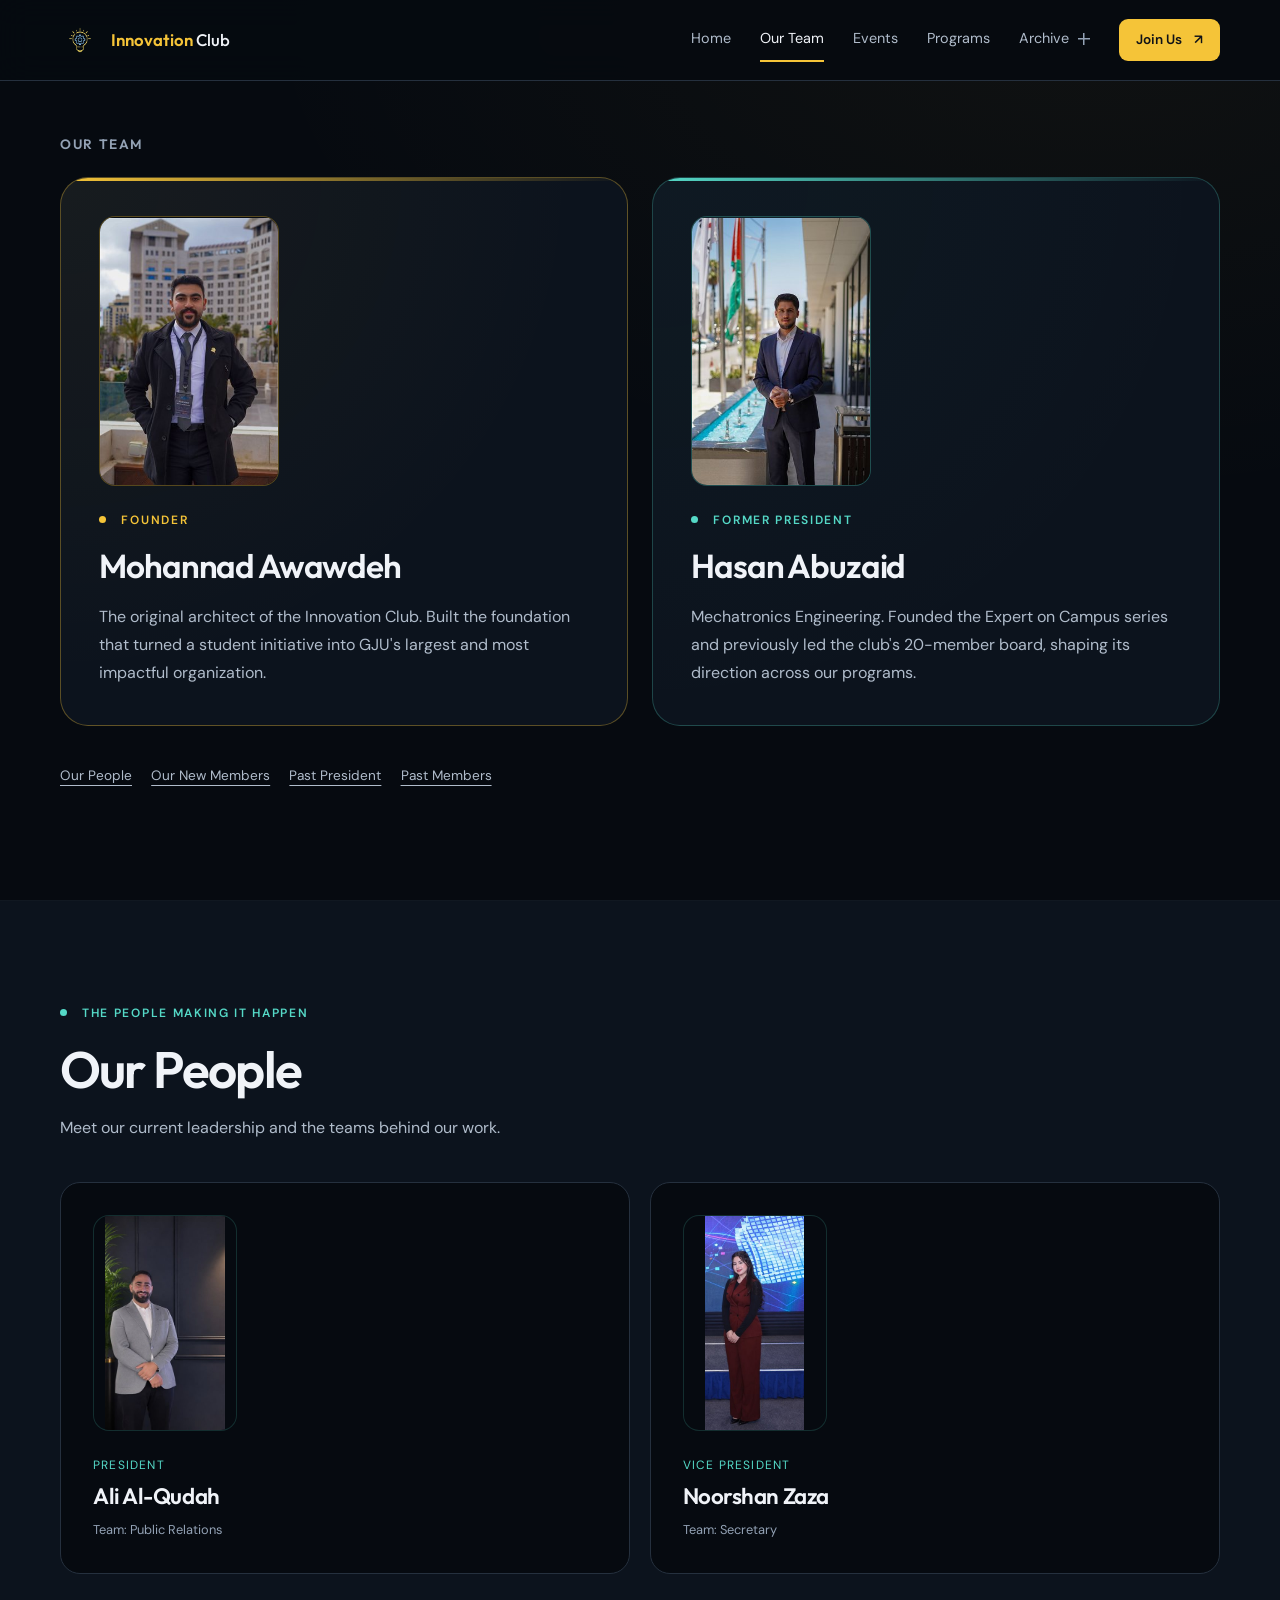
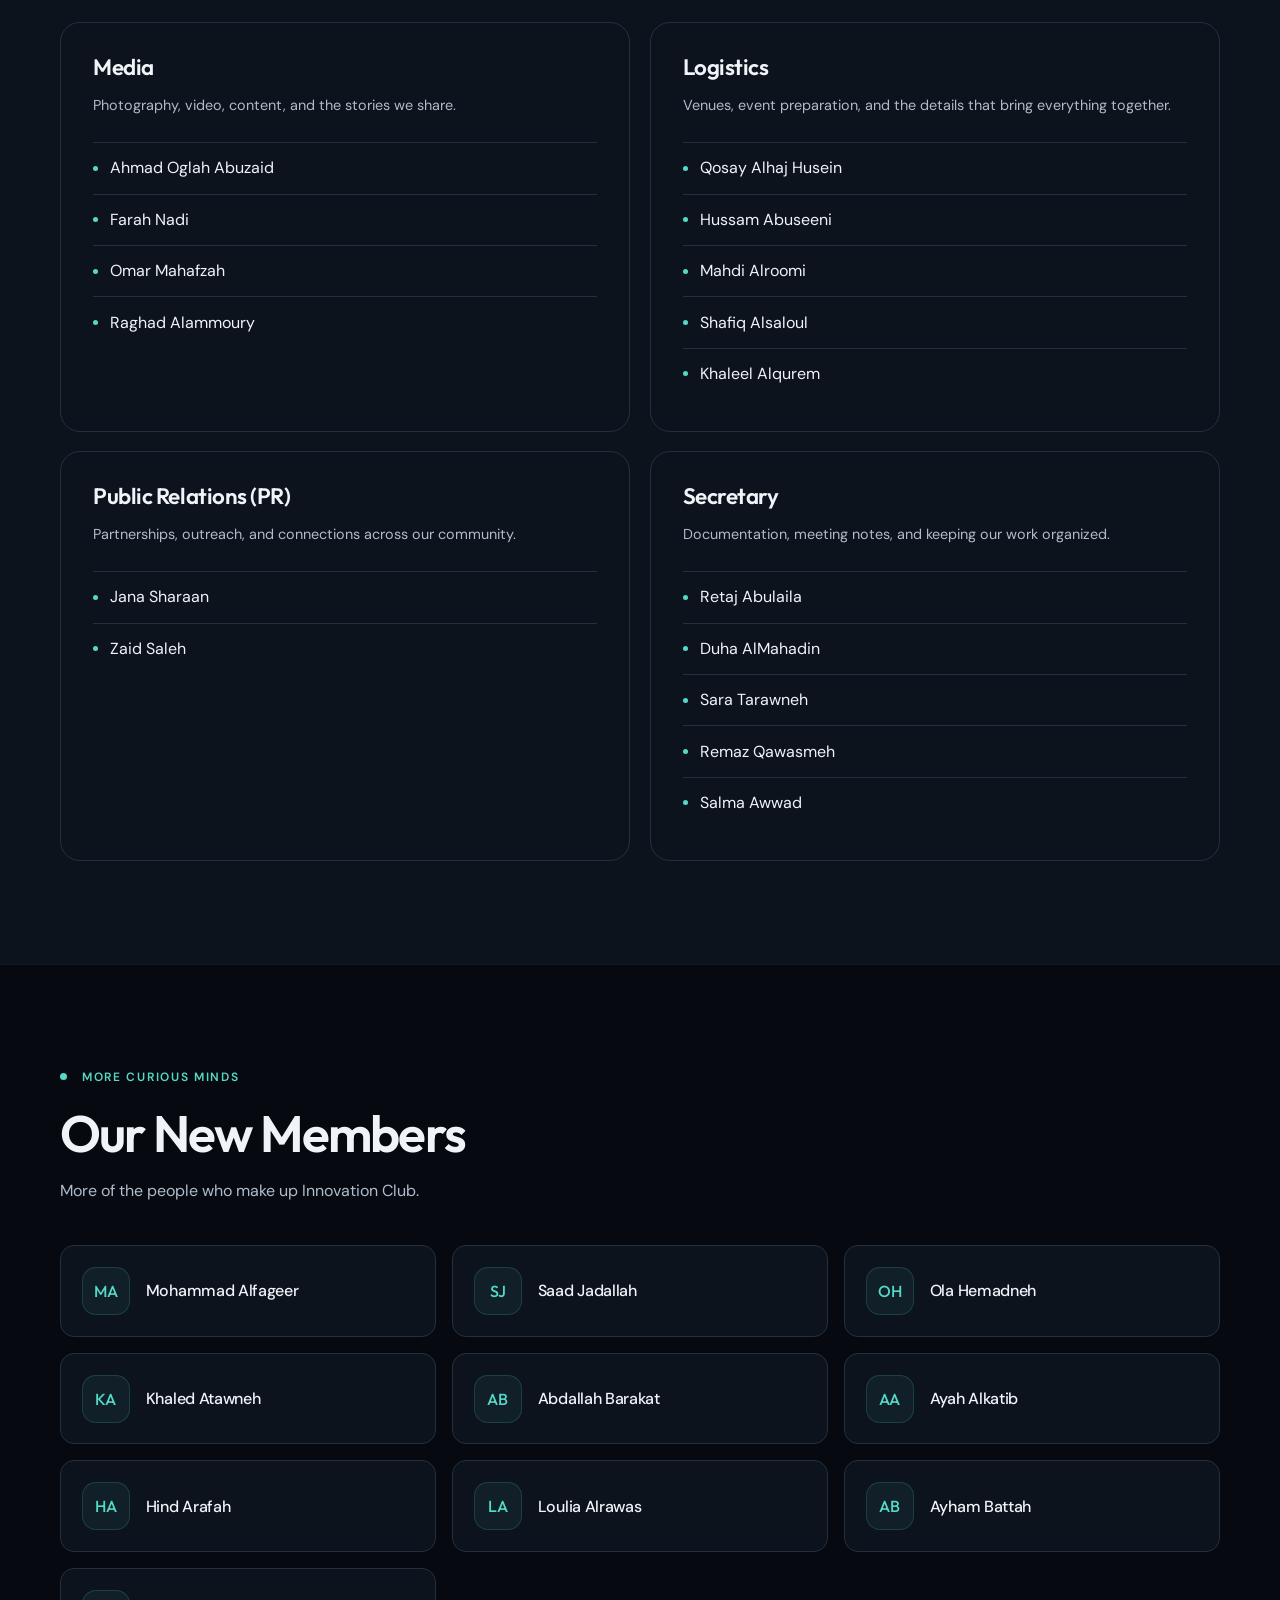
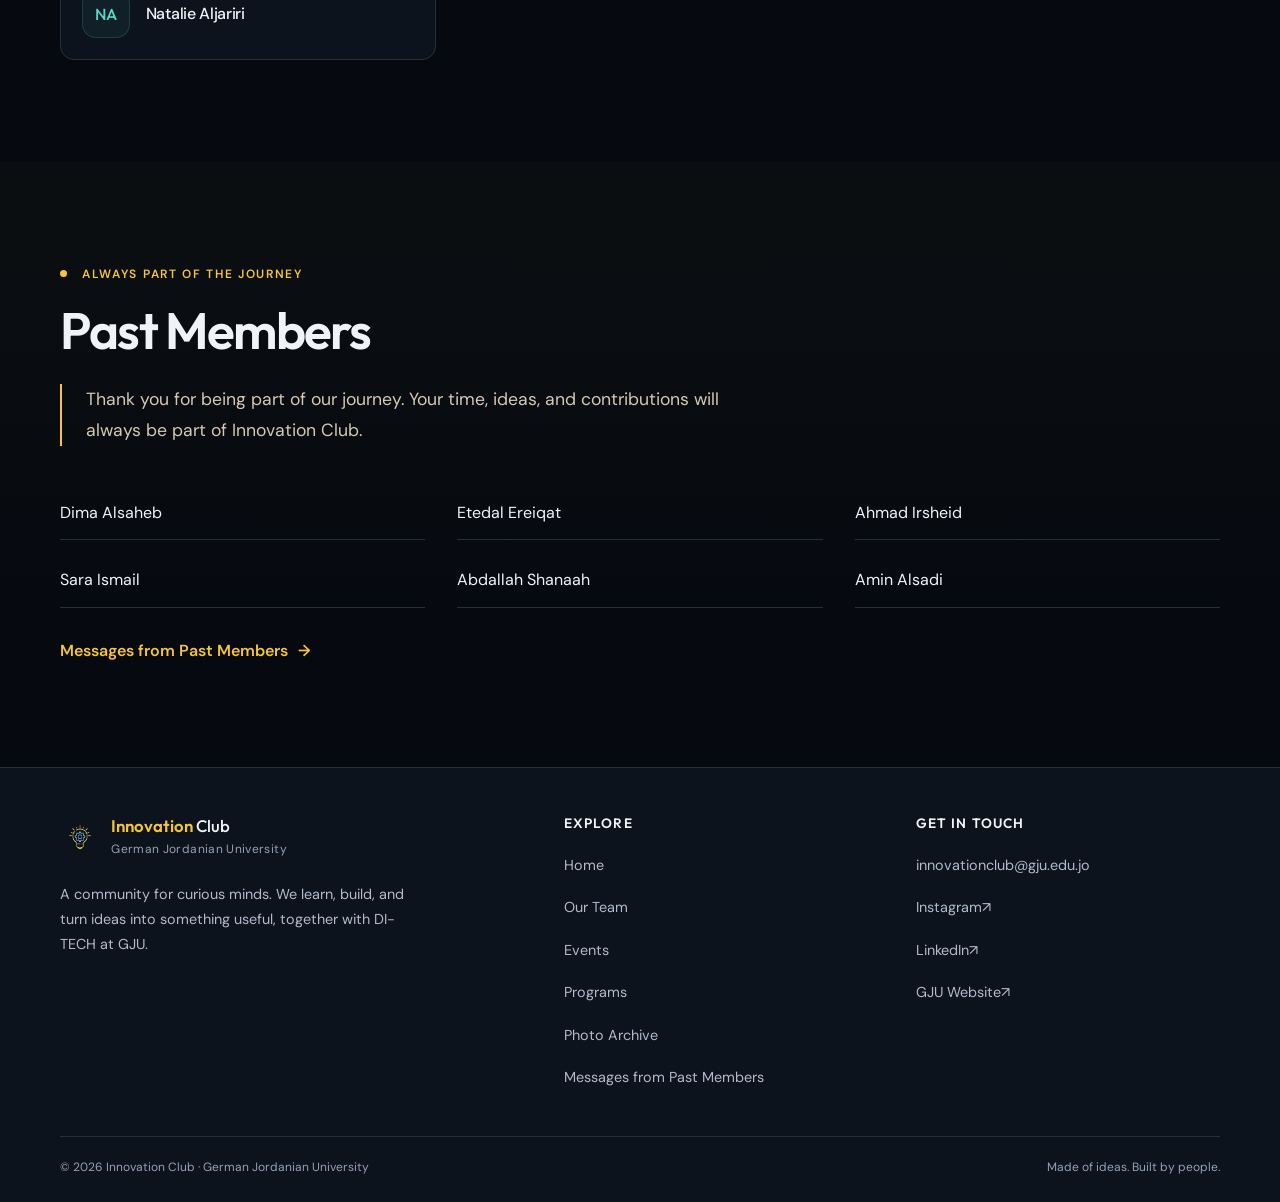
==== commit 3bd77de5: "Add Amin Alsadi to past members" ====
--- a/team/index.html
+++ b/team/index.html
@@ -407,6 +407,9 @@
             <li data-member-id="abdallah-shanaah" data-member-name="Abdallah Shanaah" data-membership="past">
               Abdallah Shanaah
             </li>
+            <li data-member-id="amin-alsadi" data-member-name="Amin Alsadi" data-membership="past">
+              Amin Alsadi
+            </li>
           </ul>
           <p class="past-members-link"><a class="text-link" href="/past-members-messages/">Messages from Past Members <span aria-hidden="true">→</span></a></p>
         </div>
